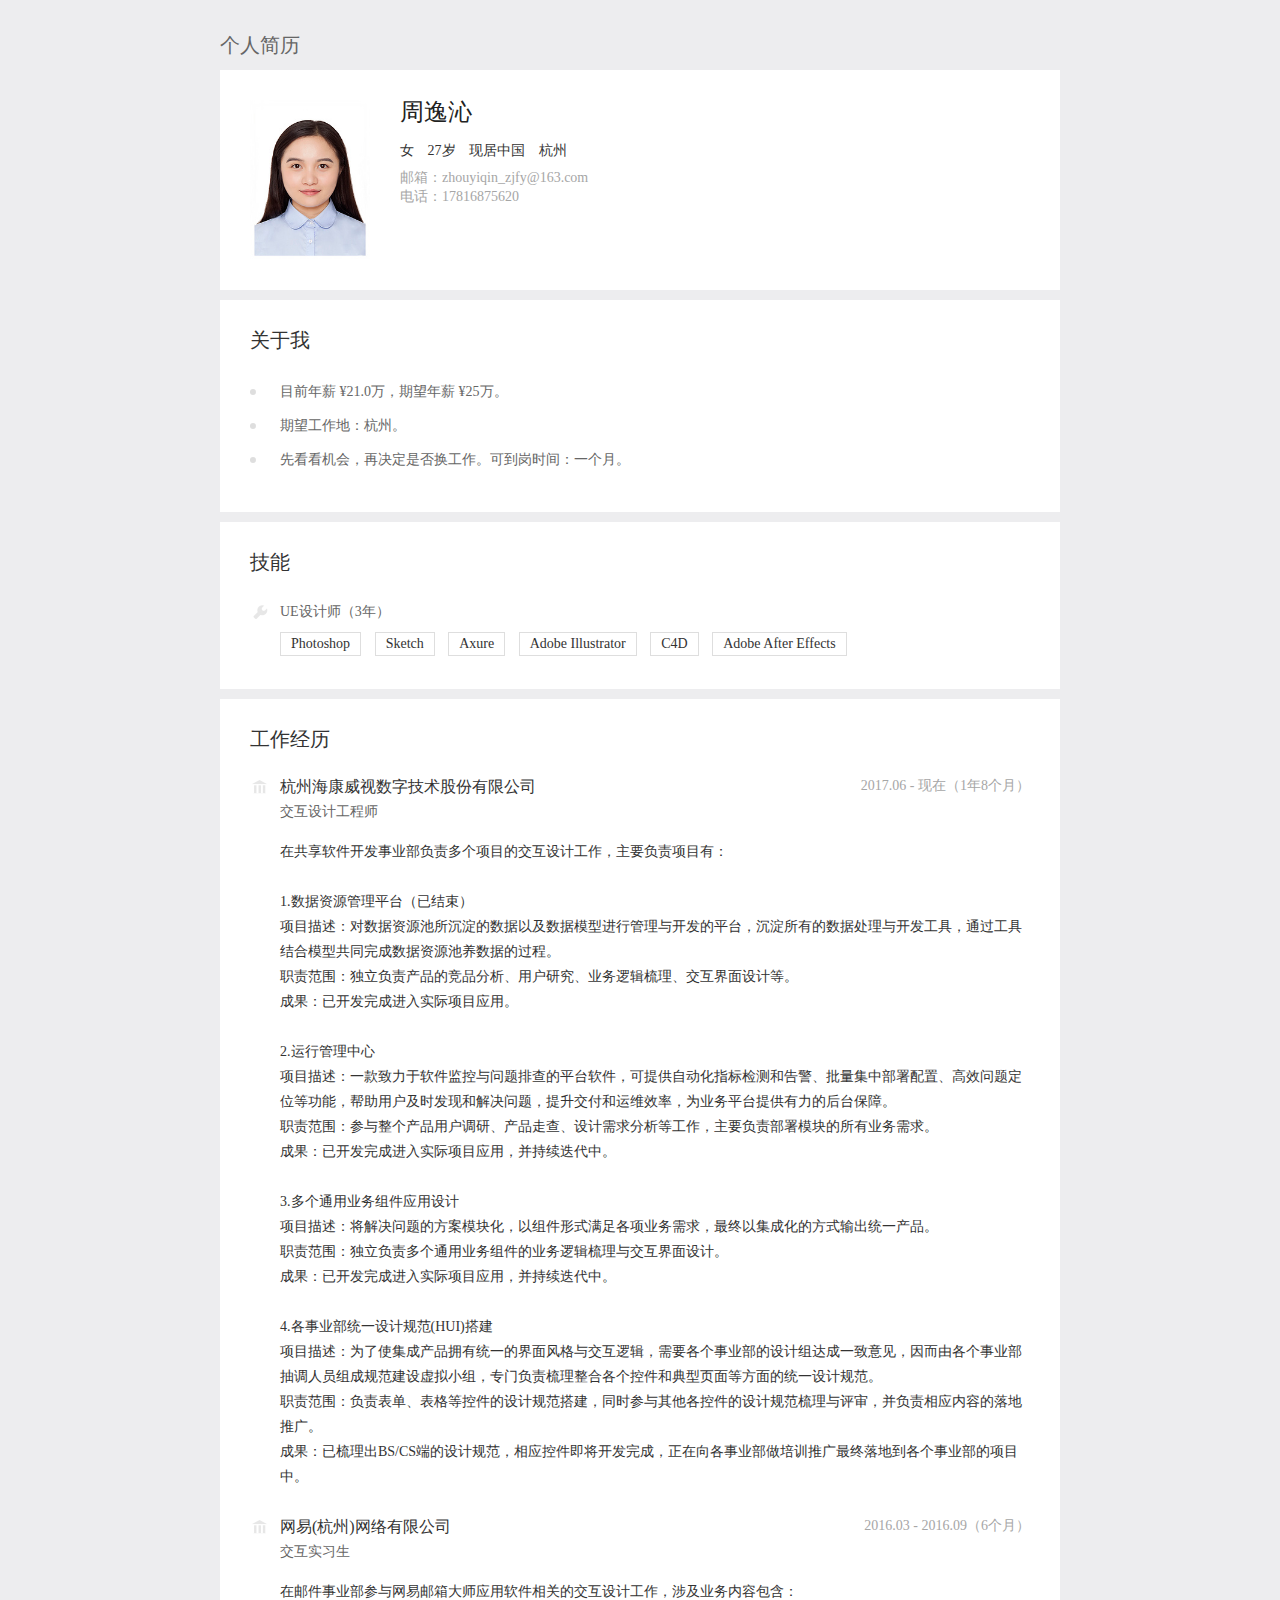
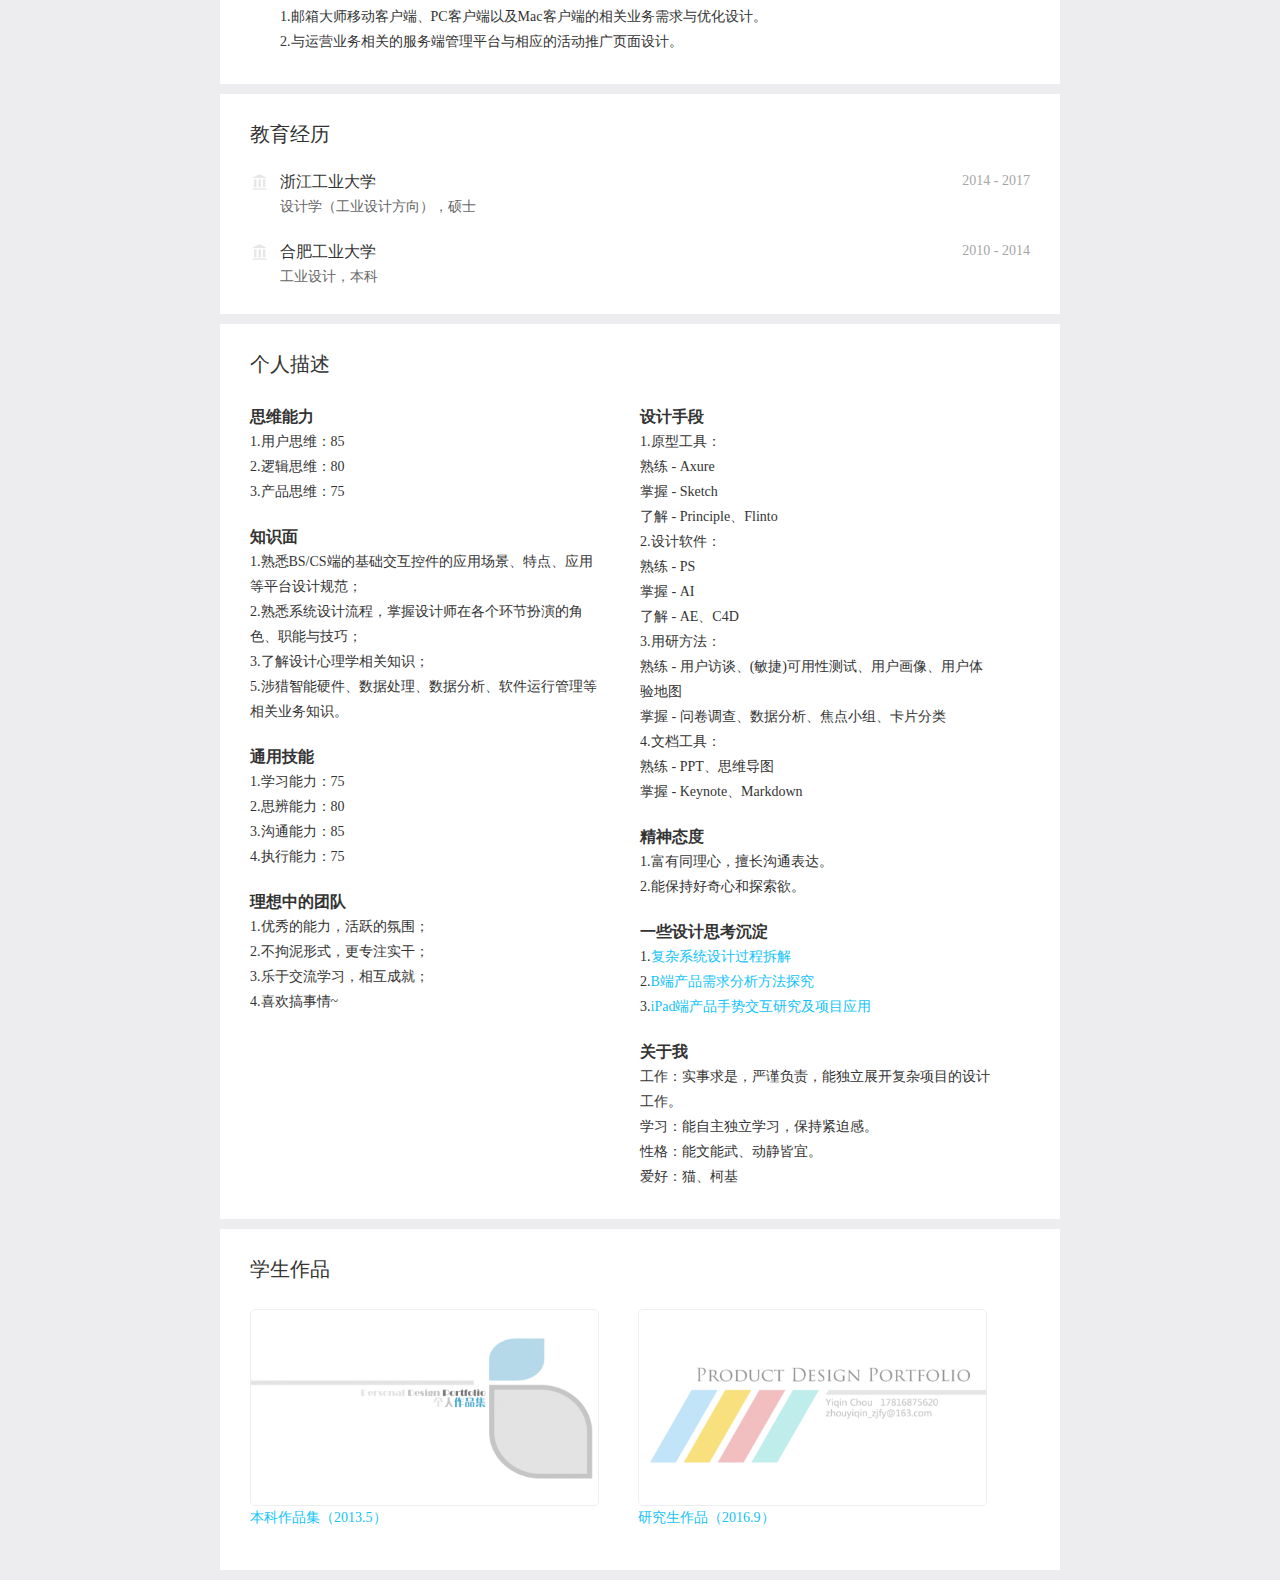
==== docs/index.html @ 8e5127d8 "remove to docs" ====
<!DOCTYPE html>
<html lang="en">
<head>
  <meta charset="UTF-8">
  <meta name="viewport" content="width=device-width, initial-scale=1.0">
  <meta http-equiv="X-UA-Compatible" content="ie=edge">
  <link href="./css/reset.css" rel="stylesheet" type="text/css" />
  <link href="./css/index.css" rel="stylesheet" type="text/css" />
  <title>周逸沁个人简历 2018年2月</title>
</head>
<body>
<div class="container">
    <h1>个人简历</h1>
    <section>
      <div class="person">
        <img src="./images/avatar.jpg" class="avatar" />
        <div class="personInfo">
          <h3>周逸沁</h3>
          <div class="stats">
            <span>女</span>
            <span>27岁</span>
            <span>现居中国</span>
            <span>杭州</span>
          </div>
          <div class="contact">
            <div>
              邮箱：zhouyiqin_zjfy@163.com
            </div>
            <div>
                电话：17816875620
            </div>
          </div>
        </div>
      </div>
    </section>
    <section>
      <h2>关于我</h2>
      <ul class="aboutme">
        <li>目前年薪 ¥21.0万，期望年薪 ¥25万。</li>
        <li>期望工作地：杭州。</li>
        <li>先看看机会，再决定是否换工作。可到岗时间：一个月。</li>
      </ul>
    </section>
    <section>
      <h2>技能</h2>
      <div class="skillname icon">UE设计师（3年）</div>
      <div class="skill">
          <span>Photoshop</span>
          <span>Sketch</span>
          <span>Axure</span>
          <span>Adobe Illustrator</span>
          <span>C4D</span>
          <span>Adobe After Effects</span>
      </div>
    </section>
    <section>
      <h2>工作经历</h2>
      <div class="work">
        <div class="company">
            <div class="name icon">杭州海康威视数字技术股份有限公司</div>
            <div class="time">2017.06 - 现在（1年8个月）</div>
        </div>
        <div class="job">交互设计工程师</div>
        <div class="description">
            在共享软件开发事业部负责多个项目的交互设计工作，主要负责项目有：
            <br> 
            <br>1.数据资源管理平台（已结束）
            <br>项目描述：对数据资源池所沉淀的数据以及数据模型进行管理与开发的平台，沉淀所有的数据处理与开发工具，通过工具结合模型共同完成数据资源池养数据的过程。
            <br>职责范围：独立负责产品的竞品分析、用户研究、业务逻辑梳理、交互界面设计等。
            <br>成果：已开发完成进入实际项目应用。
            <br> 
            <br>2.运行管理中心
            <br>项目描述：一款致力于软件监控与问题排查的平台软件，可提供自动化指标检测和告警、批量集中部署配置、高效问题定位等功能，帮助用户及时发现和解决问题，提升交付和运维效率，为业务平台提供有力的后台保障。
            <br>职责范围：参与整个产品用户调研、产品走查、设计需求分析等工作，主要负责部署模块的所有业务需求。
            <br>成果：已开发完成进入实际项目应用，并持续迭代中。
            <br> 
            <br>3.多个通用业务组件应用设计
            <br>项目描述：将解决问题的方案模块化，以组件形式满足各项业务需求，最终以集成化的方式输出统一产品。
            <br>职责范围：独立负责多个通用业务组件的业务逻辑梳理与交互界面设计。
            <br>成果：已开发完成进入实际项目应用，并持续迭代中。
            <br> 
            <br>4.各事业部统一设计规范(HUI)搭建
            <br>项目描述：为了使集成产品拥有统一的界面风格与交互逻辑，需要各个事业部的设计组达成一致意见，因而由各个事业部抽调人员组成规范建设虚拟小组，专门负责梳理整合各个控件和典型页面等方面的统一设计规范。
            <br>职责范围：负责表单、表格等控件的设计规范搭建，同时参与其他各控件的设计规范梳理与评审，并负责相应内容的落地推广。
            <br>成果：已梳理出BS/CS端的设计规范，相应控件即将开发完成，正在向各事业部做培训推广最终落地到各个事业部的项目中。
          </div>
      </div>
  
      <div class="work">
          <div class="company">
              <div class="name icon">网易(杭州)网络有限公司</div>
              <div class="time">2016.03 - 2016.09（6个月）</div>
          </div>
          <div class="job">交互实习生</div>
          <div class="description">
              在邮件事业部参与网易邮箱大师应用软件相关的交互设计工作，涉及业务内容包含：
              <br>1.邮箱大师移动客户端、PC客户端以及Mac客户端的相关业务需求与优化设计。
              <br>2.与运营业务相关的服务端管理平台与相应的活动推广页面设计。
          </div>
        </div>
    </section>
    <section>
      <h2>教育经历</h2>
      <div class="education">
        <div class="school">
            <span class="name icon">浙江工业大学</span>
            <span class="time">2014 - 2017</span>
        </div>
        <div class="title">设计学（工业设计方向），硕士</div>
      </div>
  
      <div class="education">
          <div class="school">
              <span class="name icon">合肥工业大学</span>
              <span class="time">2010 - 2014</span>
          </div>
          <div class="title">工业设计，本科</div>
        </div>
    </section>
    <section>
      <h2>个人描述</h2>
      <div class="intro">
          <div>
            <h4><strong>思维能力</strong></h4>
            <p>1.用户思维：85<br>2.逻辑思维：80<br>3.产品思维：75</p>
            <h4><strong>知识面</strong></h4>
            <p>1.熟悉BS/CS端的基础交互控件的应用场景、特点、应用等平台设计规范；<br>2.熟悉系统设计流程，掌握设计师在各个环节扮演的角色、职能与技巧；<br>3.了解设计心理学相关知识；<br>5.涉猎智能硬件、数据处理、数据分析、软件运行管理等相关业务知识。
          　</p>
            <h4><strong>通用技能</strong></h4>
            <p>1.学习能力：75<br>2.思辨能力：80<br>3.沟通能力：85<br>4.执行能力：75
          　</p>
            <h4><strong>理想中的团队</strong></h4>
            <p>1.优秀的能力，活跃的氛围；<br>2.不拘泥形式，更专注实干；<br>3.乐于交流学习，相互成就；<br>4.喜欢搞事情~<br>
            　</p>
          </div>
          <div>
              <h4><strong>设计手段</strong></h4>
              <p><strong>1.原型工具：</strong><br>        熟练 - Axure<br>        掌握 - Sketch<br>        了解 - Principle、Flinto<br><strong>2.设计软件：</strong><br>        熟练 - PS<br>        掌握 - AI<br>        了解 - AE、C4D<br><strong>3.用研方法：</strong><br>        熟练 - 用户访谈、(敏捷)可用性测试、用户画像、用户体验地图<br>        掌握 - 问卷调查、数据分析、焦点小组、卡片分类<br><strong>4.文档工具：</strong><br>        熟练 - PPT、思维导图<br>        掌握 - Keynote、Markdown</p>
              <h4><strong>精神态度</strong></h4>
              <p>1.富有同理心，擅长沟通表达。<br>2.能保持好奇心和探索欲。</p>
              <h4><strong>一些设计思考沉淀</strong></h4>
          <p>1.<a href="https://www.yuque.com/zoutushuixin/vdy96b/ikmgwm" target="_blank" rel="noopener noreferrer">复杂系统设计过程拆解</a><br>
            2.<a href="https://www.yuque.com/zoutushuixin/vdy96b/lsu8f3" target="_blank" rel="noopener noreferrer">B端产品需求分析方法探究</a><br>
            3.<a href="https://www.yuque.com/zoutushuixin/vdy96b/gr283r" target="_blank" rel="noopener noreferrer">iPad端产品手势交互研究及项目应用</a>
          　</p>
              <h4><strong>关于我</strong></h4>
              <p>工作：实事求是，严谨负责，能独立展开复杂项目的设计工作。<br>学习：能自主独立学习，保持紧迫感。<br>性格：能文能武、动静皆宜。<br>爱好：猫、柯基</p>
          </div>
      </div>
    </section>
    <section>
        <h2>学生作品</h2>
        <div class="schollworks">
          <a href="./resource/本科作品集-2013.5.pdf" target="_blank" rel="noopener noreferrer">
            <img src="./images/i.png" />
            <span>本科作品集（2013.5）</span>
          </a>
          <a href="./resource/研究生作品集-2016.9.pdf" target="_blank" rel="noopener noreferrer">
            <img src="./images/ii.png" />
            <span>研究生作品（2016.9）</span>
          </a>
        </div>
    </section>
</div>
<script src="http://libs.baidu.com/jquery/1.9.1/jquery.min.js"></script>
<script src="./js/index.js"></script>
</body>
</html>
---- docs/css/index.css ----
*{
  box-sizing: border-box;
  font-family: "Helvetica Neue", Helvetica, Arial, sans-serif;
  line-height: 1.428571429;
  -webkit-font-smoothing: antialiased;
  -moz-osx-font-smoothing: grayscale;
}
.icon{
  position: relative;
  padding-left: 30px;
}
.icon:before{
  position: absolute;
  top: 50%;
  left: 0;
  content: '';
  background: url('../images/icon.png');
  background-repeat: no-repeat;
  background-size: 20px 48px;
}
a{
  color: #12c3f9!important;
  text-decoration: none!important;
}
h1,h2,h3,h4,h5,h6{
  margin: 0;
  padding: 0;
}
h1{
  font-size: 20px;
  color: #666;
  height: 50px;
  line-height: 50px;
  margin-top: 20px;
}
html, body{
  background: #EDEDEF;
  font-size: 14px;
  color: #333;
}
body{
  padding: 0 5%;
}
.container{
  max-width: 840px;
  margin: 0 auto;
}
section{
  padding: 30px;
  margin-bottom: 10px;
  background: #fff;
}
h2{
  color: #333;
  font-size: 20px;
  margin-bottom: 30px;
}
.person{
  display: flex;
}
.person .avatar{
  width:120px;
  height: 160px;
}
.personInfo{
  margin-left: 30px;
}
.personInfo h3{
  font-size: 24px;
  color: #222;
}
.personInfo .stats{
  margin-top: 20px;
}
.personInfo .stats span{
  margin-right: 10px;
  white-space: nowrap;
}
.personInfo .stats span:last-child{
  margin-right: 0;
}
.personInfo .contact{
  margin-top: 10px;
  color: #a6a6a6;
  line-height: 19px;
}
.aboutme{
  color: #666;
}
.aboutme li{
  padding-left: 30px;
  position: relative;
  line-height: 24px;
  margin-bottom: 10px;
}
.aboutme li:before{
  content: '';
  display: block;
  background: #dedede;
  position: absolute;
  top: 9px;
  left: 0;
  border-radius: 50%;
  width: 6px;
  height: 6px;
}
.skillname{
  color: #666;
  line-height: 20px;
  margin-bottom: 10px;
}
.skillname::before{
  width: 20px;
  height: 14px;
  margin-top: -7px;
}
.skill {
  padding-left: 30px; 
}
.skill span{
  display: inline-block;
  padding: 0 10px;
  border: 1px solid #dedede;
  margin-right: 10px;
  margin-bottom: 3px;
  position: relative;
  white-space: nowrap;
  line-height: 22px;
}

.work {
  margin-bottom: 30px;
}
.work:last-child {
  margin-bottom: 0;
}
.work .company{
  display: flex;
  justify-content: space-between;
}
.work .company .name{
  font-size: 16px;
  color: #333;
}
.work .company .name:before{
  width: 20px;
  height: 14px;
  margin-top: -7px;
  background-position: 0 -32px;
}
.work .company .time{
  color: #a6a6a6;
}
.work .job{
  margin-top: 10px;
  color: #666;
  padding-left: 30px;
}
.description{
  margin-top: 20px;
  line-height: 25px;
  padding-left: 30px;
}

.education {
  margin-bottom: 30px;
}
.education:last-child {
  margin-bottom: 0;
}
.education .school{
  display: flex;
  justify-content: space-between;
}
.education .school .name{
  font-size: 16px;
  color: #333;
}
.education .school .name:before{
  width: 20px;
  height: 16px;
  margin-top: -8px;
  background-position: 0 -32px;
}
.education .school .time{
  color: #a6a6a6;
}
.education .title{
  margin-top: 10px;
  color: #666;
  padding-left: 30px;
}
.intro{
  display: flex;
  line-height: 25px;

  /* justify-content: space-between; */
}
.intro h4{
  font-size: 16px;
  margin-top: 20px;
  font-weight: bold;
}
.intro h4:first-child{
  margin-top: 0;
}
.intro>div{
  flex-basis: 45%;
  margin-right: 5%;
}

menu{
  width: 120px;
  background: #fff;
  padding: 10px 20px;
  position: fixed;
  top: 70px;
  right: 5%;
  text-align: center;
  color: #666;
  box-shadow: 0px 0px 2px rgba(0,0,0, .2);
}
menu div{
  line-height: 30px;
  border-bottom: 1px solid #eee;
  cursor: pointer;
}
menu div:active, menu div.active{
  color: #12c3f9!important;
}
menu div:last-child{
  border-bottom: none;
}

.schollworks{
  display: flex;
}
.schollworks>a{
  display: block;
  flex-basis: 45%;
  margin-right: 5%;
  max-width: 349px;
  margin-bottom: 15px;
}
.schollworks>a:last-child{
  margin-bottom: 0;
}
.schollworks img{
  display: block;
  width: 100%;
  border: 1px solid #eee;
  border-radius: 5px;
  margin-bottom: 5px;
}

@media screen and (max-width: 800px) {
  .company{
    display: block!important;
    line-height: 20px;
  }
  .company .time{
    padding-left: 30px;
  }
  .intro {
    display: block;
  }
  .schollworks{
    display: block;
  }
}
@media screen and (max-width: 480px) {
  .person{
    display: block!important;
    text-align: center;
  }
  .person .personInfo{
    margin-left: 0;
  }
  section{
    padding-left: 20px;
    padding-right: 20px;
  }
  menu{
    display: none;
  }
}
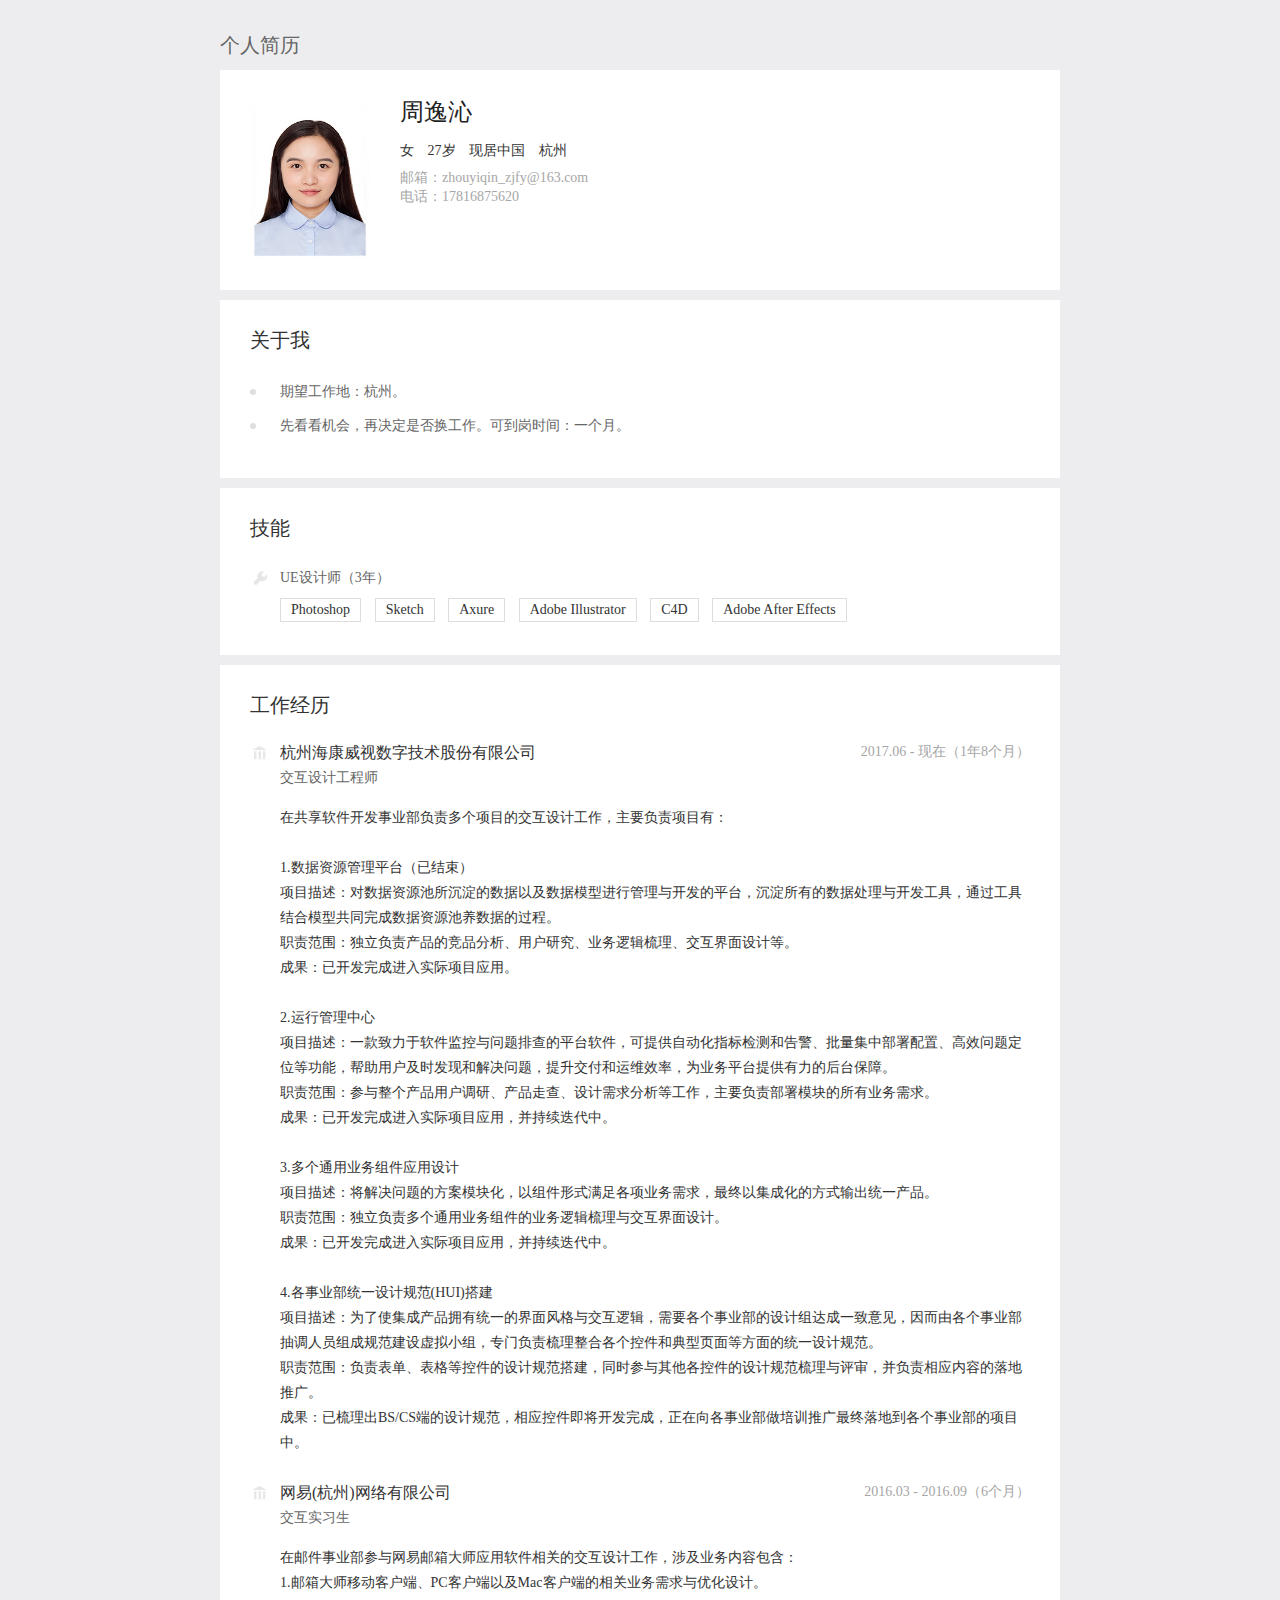
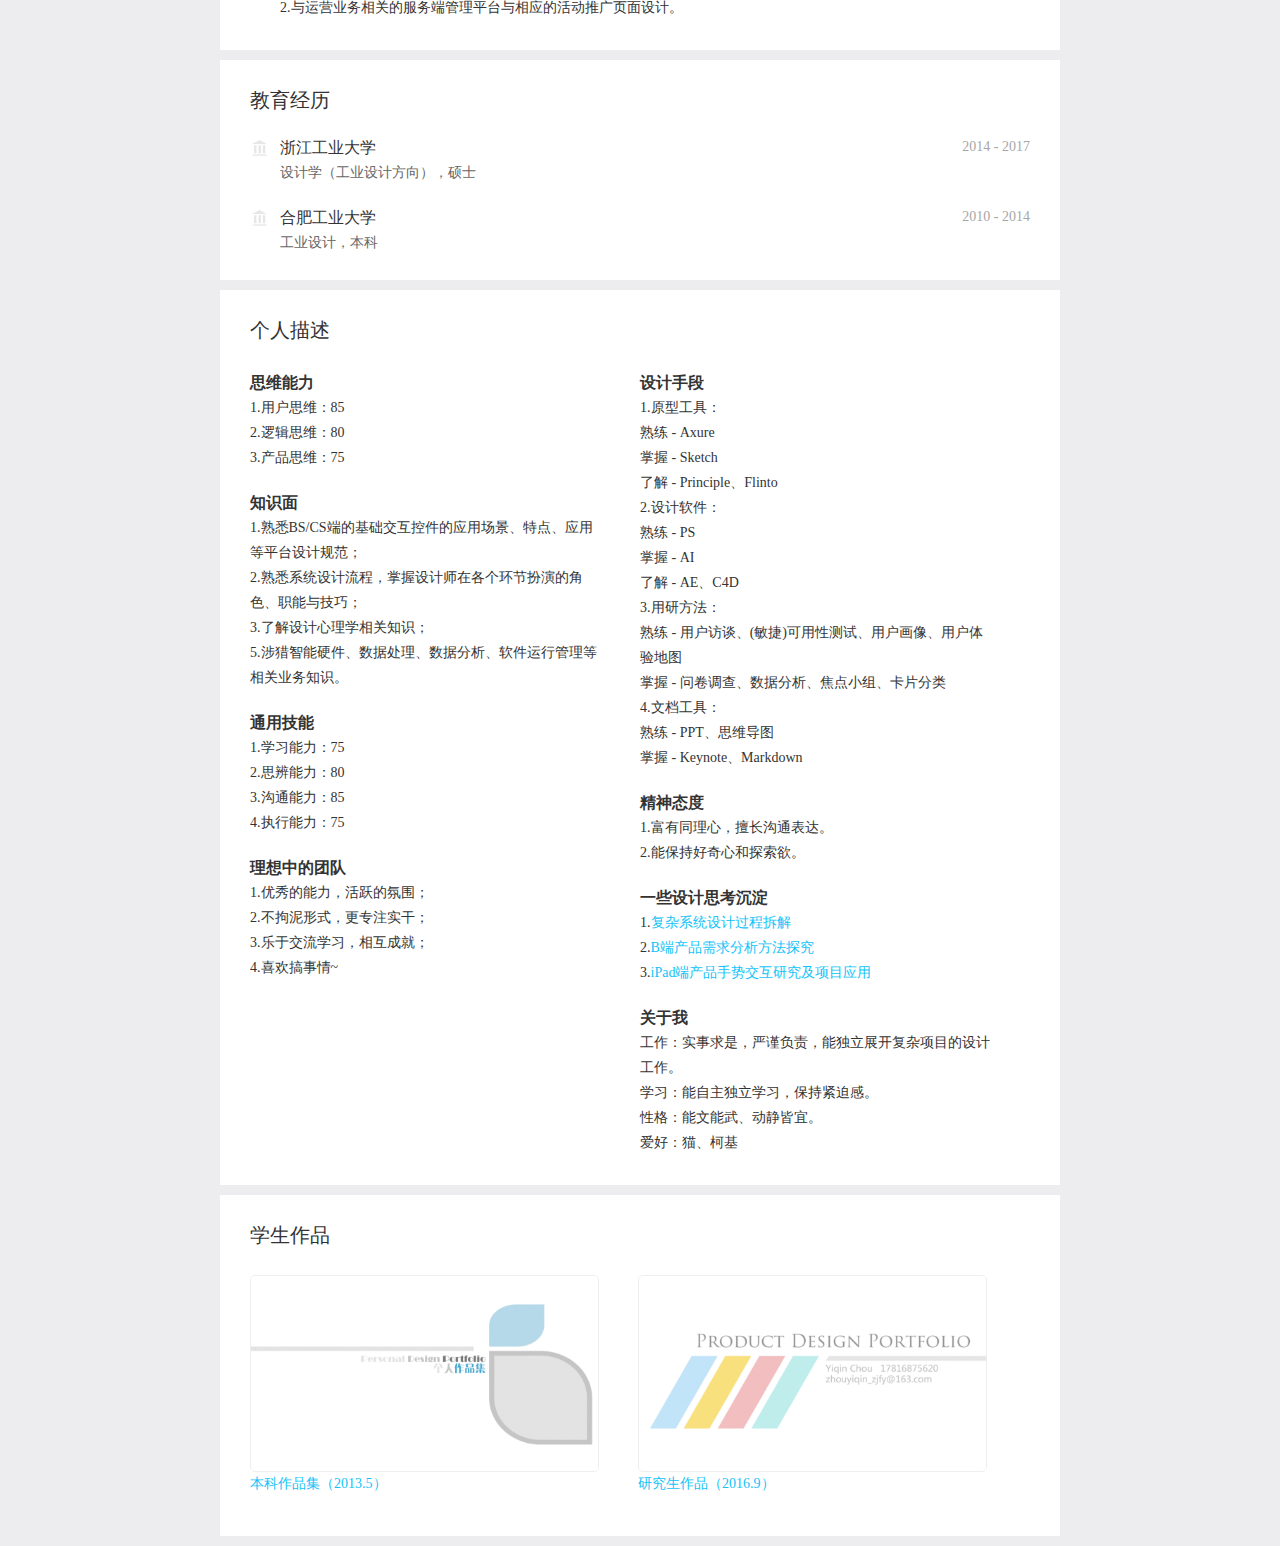
==== commit 2071660a: "remove" ====
--- a/docs/index.html
+++ b/docs/index.html
@@ -36,7 +36,6 @@
     <section>
       <h2>关于我</h2>
       <ul class="aboutme">
-        <li>目前年薪 ¥21.0万，期望年薪 ¥25万。</li>
         <li>期望工作地：杭州。</li>
         <li>先看看机会，再决定是否换工作。可到岗时间：一个月。</li>
       </ul>
@@ -151,18 +150,18 @@
     <section>
         <h2>学生作品</h2>
         <div class="schollworks">
-          <a href="./resource/本科作品集-2013.5.pdf" target="_blank" rel="noopener noreferrer">
+          <a href="https://github.com/zhouyiqin/resume/raw/master/docs/resource/%E6%9C%AC%E7%A7%91%E4%BD%9C%E5%93%81%E9%9B%86-2013.5.pdf" target="_blank" rel="noopener noreferrer">
             <img src="./images/i.png" />
             <span>本科作品集（2013.5）</span>
           </a>
-          <a href="./resource/研究生作品集-2016.9.pdf" target="_blank" rel="noopener noreferrer">
+          <a href="https://github.com/zhouyiqin/resume/raw/master/docs/resource/%E7%A0%94%E7%A9%B6%E7%94%9F%E4%BD%9C%E5%93%81%E9%9B%86-2016.9.pdf" target="_blank" rel="noopener noreferrer">
             <img src="./images/ii.png" />
             <span>研究生作品（2016.9）</span>
           </a>
         </div>
     </section>
 </div>
-<script src="http://libs.baidu.com/jquery/1.9.1/jquery.min.js"></script>
+<script src="https://libs.baidu.com/jquery/1.9.1/jquery.min.js"></script>
 <script src="./js/index.js"></script>
 </body>
 </html>